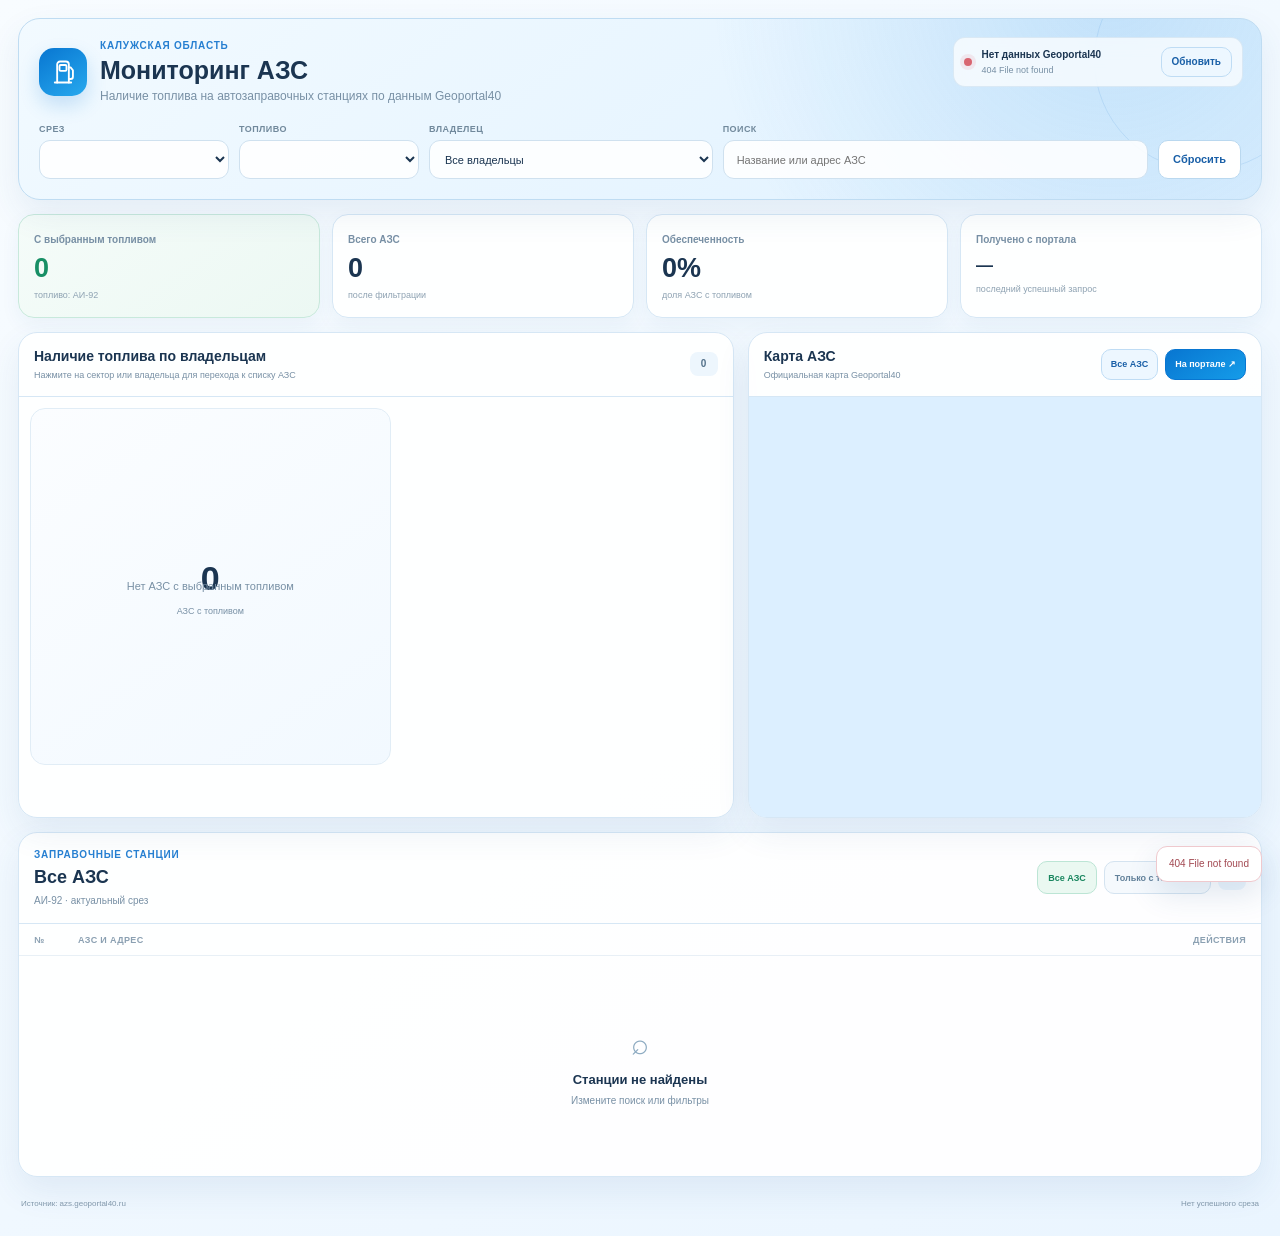
==== static/index.html @ d34cf2e8 "Initial production AZS Geoportal dashboard" ====
<!doctype html>
<html lang="ru">
<head>
  <meta charset="utf-8">
  <meta name="viewport" content="width=device-width,initial-scale=1">
  <title>Мониторинг АЗС — Калужская область</title>
  <meta name="theme-color" content="#edf7ff">
  <link rel="stylesheet" href="/static/styles.css">
</head>
<body>
  <main class="app">
    <section class="hero">
      <div class="hero-main">
        <div class="logo" aria-hidden="true">
          <svg viewBox="0 0 24 24">
            <path d="M7 21V5.5A2.5 2.5 0 0 1 9.5 3h5A2.5 2.5 0 0 1 17 5.5V21"></path>
            <rect x="9" y="6" width="6" height="5" rx="1"></rect>
            <path d="M17 8h1.5l2 2.5V16a2 2 0 0 1-2 2H17"></path>
            <path d="M5 21h14"></path>
          </svg>
        </div>
        <div class="hero-copy">
          <div class="eyebrow">Калужская область</div>
          <h1>Мониторинг АЗС</h1>
          <div class="subtitle">Наличие топлива на автозаправочных станциях по данным Geoportal40</div>
        </div>
      </div>

      <div class="source-state">
        <span class="source-dot" id="sourceDot"></span>
        <div>
          <strong id="sourceState">Подключение к Geoportal40…</strong>
          <small id="sourceMeta">Получаем актуальный срез</small>
        </div>
        <button class="refresh-btn" id="refreshBtn" type="button">Обновить</button>
      </div>

      <div class="filters">
        <label class="field">
          <span>Срез</span>
          <select id="dateFilter"></select>
        </label>
        <label class="field">
          <span>Топливо</span>
          <select id="fuelFilter"></select>
        </label>
        <label class="field">
          <span>Владелец</span>
          <select id="ownerFilter">
            <option value="">Все владельцы</option>
          </select>
        </label>
        <label class="field field-search">
          <span>Поиск</span>
          <input id="searchFilter" type="search" placeholder="Название или адрес АЗС" autocomplete="off">
        </label>
        <button class="reset-btn" id="resetBtn" type="button">Сбросить</button>
      </div>
    </section>

    <section class="kpi-grid">
      <article class="kpi kpi-ok">
        <span>С выбранным топливом</span>
        <strong id="kpiAvailable">0</strong>
        <small id="kpiAvailableNote">из текущего среза</small>
      </article>
      <article class="kpi">
        <span>Всего АЗС</span>
        <strong id="kpiTotal">0</strong>
        <small>после фильтрации</small>
      </article>
      <article class="kpi">
        <span>Обеспеченность</span>
        <strong id="kpiCoverage">0%</strong>
        <small>доля АЗС с топливом</small>
      </article>
      <article class="kpi">
        <span>Получено с портала</span>
        <strong class="kpi-date" id="kpiUpdated">—</strong>
        <small id="kpiUpdatedNote">последний успешный запрос</small>
      </article>
    </section>

    <section class="dashboard-grid">
      <article class="panel overview-panel">
        <header class="panel-head">
          <div>
            <div class="panel-title">Наличие топлива по владельцам</div>
            <div class="panel-sub">Нажмите на сектор или владельца для перехода к списку АЗС</div>
          </div>
          <span class="count-pill" id="ownerCount">0</span>
        </header>
        <div class="overview-body">
          <div class="donut-card">
            <svg id="donut" viewBox="0 0 440 340" role="img" aria-label="Распределение АЗС по владельцам"></svg>
            <div class="donut-center">
              <strong id="donutCenter">0</strong>
              <span>АЗС с топливом</span>
            </div>
            <div class="donut-empty" id="donutEmpty">Нет АЗС с выбранным топливом</div>
          </div>
          <div class="owner-list" id="ownerList"></div>
        </div>
      </article>

      <article class="panel map-panel">
        <header class="panel-head">
          <div>
            <div class="panel-title">Карта АЗС</div>
            <div class="panel-sub" id="mapSubtitle">Официальная карта Geoportal40</div>
          </div>
          <div class="map-actions">
            <button class="map-reset" id="mapReset" type="button">Все АЗС</button>
            <a class="map-external" id="mapExternal" href="https://azs.geoportal40.ru/" target="_blank" rel="noopener noreferrer">На портале ↗</a>
          </div>
        </header>
        <div class="map-selection" id="mapSelection">
          <span class="map-selection-dot"></span>
          <div>
            <strong id="mapSelectionName">АЗС не выбрана</strong>
            <small id="mapSelectionAddress">Нажмите «На карте» в списке</small>
          </div>
        </div>
        <div class="map-frame-wrap">
          <div class="map-loader" id="mapLoader"><span></span><b>Загрузка карты…</b></div>
          <iframe id="mapFrame" src="https://azs.geoportal40.ru/" title="Карта АЗС Калужской области" loading="eager" referrerpolicy="strict-origin-when-cross-origin"></iframe>
        </div>
      </article>
    </section>

    <section class="panel station-panel" id="stationPanel">
      <header class="station-head">
        <div class="station-head-main">
          <button class="back-btn" id="backBtn" type="button" aria-label="Вернуться к владельцам">←</button>
          <div>
            <div class="eyebrow">Заправочные станции</div>
            <div class="station-title" id="stationTitle">Все АЗС</div>
            <div class="station-subtitle" id="stationSubtitle">Адреса и наличие выбранного топлива</div>
          </div>
        </div>
        <div class="station-controls">
          <button class="mode-btn active" id="modeAll" type="button">Все АЗС</button>
          <button class="mode-btn" id="modeAvailable" type="button">Только с топливом</button>
          <span class="count-pill" id="visibleCount">0</span>
        </div>
      </header>
      <div class="station-columns">
        <span>№</span><span>АЗС и адрес</span><span>Действия</span>
      </div>
      <div class="station-loading" id="stationLoading">Получаем данные…</div>
      <div class="station-list" id="stationList"></div>
      <div class="empty-state" id="emptyState">
        <div class="empty-icon">⌕</div>
        <strong>Станции не найдены</strong>
        <span>Измените поиск или фильтры</span>
      </div>
    </section>

    <footer class="footer">
      <span>Источник: azs.geoportal40.ru</span>
      <span id="footerState">Архив истории ведётся локально приложением</span>
    </footer>
  </main>

  <div class="toast" id="toast" role="status"></div>
  <script src="/static/app.js" defer></script>
</body>
</html>
---- static/styles.css ----
:root{
  --bg:#eef7ff;--panel:#fff;--line:#d6e7f5;--text:#1b3551;--muted:#7890a5;
  --blue:#267fd1;--blue-dark:#195fa7;--blue-soft:#e4f2ff;--ok:#20a06f;
  --bad:#a4b5c3;--danger:#df6f79;--unknown:#dce5ee;--shadow:0 14px 34px rgba(39,91,139,.09);
}
*{box-sizing:border-box}
html,body{margin:0;min-height:100%;background:linear-gradient(145deg,#f8fcff,#eaf5ff);color:var(--text);font:13px/1.4 Inter,Arial,sans-serif}
button,input,select{font:inherit}
button,a{-webkit-tap-highlight-color:transparent}
.app{max-width:1720px;margin:0 auto;padding:18px}
.hero{position:relative;overflow:hidden;padding:20px;border:1px solid #bfdcf2;border-radius:22px;background:radial-gradient(circle at 88% -20%,rgba(70,160,233,.22),transparent 36%),linear-gradient(145deg,#f2faff,#dff1ff);box-shadow:var(--shadow)}
.hero:after{content:"";position:absolute;right:-55px;top:-70px;width:220px;height:220px;border:1px solid rgba(38,127,209,.13);border-radius:50%;pointer-events:none}
.hero-main{display:flex;align-items:center;gap:13px}
.logo{display:grid;place-items:center;flex:0 0 48px;width:48px;height:48px;border-radius:15px;background:linear-gradient(145deg,#0876d1,#27a9ee);color:#fff;box-shadow:0 9px 20px rgba(8,118,209,.2)}
.logo svg{width:28px;height:28px;fill:none;stroke:currentColor;stroke-width:1.6;stroke-linecap:round;stroke-linejoin:round}
.hero-copy{min-width:0}.eyebrow{color:var(--blue);font-size:10px;font-weight:800;letter-spacing:.08em;text-transform:uppercase}
h1{margin:3px 0;font-size:25px;line-height:1.15}.subtitle{color:var(--muted);font-size:12px}
.source-state{position:absolute;z-index:2;right:18px;top:18px;display:grid;grid-template-columns:9px minmax(170px,1fr) auto;align-items:center;gap:9px;max-width:520px;padding:9px 10px;border:1px solid rgba(75,137,184,.14);border-radius:12px;background:rgba(255,255,255,.72);backdrop-filter:blur(10px)}
.source-state strong,.source-state small{display:block}.source-state strong{font-size:10px}.source-state small{margin-top:2px;color:var(--muted);font-size:9px}
.source-dot{width:8px;height:8px;border-radius:50%;background:#d6a23b;box-shadow:0 0 0 4px rgba(214,162,59,.12)}
.source-dot.ok{background:var(--ok);box-shadow:0 0 0 4px rgba(32,160,111,.12)}
.source-dot.bad{background:#d86570;box-shadow:0 0 0 4px rgba(216,101,112,.12)}
.refresh-btn,.reset-btn,.mode-btn,.map-reset,.map-external,.back-btn,.station-action{appearance:none;border-radius:10px;cursor:pointer;font-weight:750;text-decoration:none;transition:.18s ease}
.refresh-btn{height:30px;padding:0 10px;border:1px solid #bfdcf4;background:#edf7ff;color:var(--blue-dark);font-size:10px}
.refresh-btn:hover{background:#dfefff}
.refresh-btn:disabled{opacity:.55;cursor:wait}
.filters{position:relative;z-index:1;display:grid;grid-template-columns:190px 180px minmax(200px,.8fr) minmax(260px,1.2fr) auto;gap:10px;margin-top:18px}
.field{display:flex;flex-direction:column;gap:5px}.field>span{color:#71899c;font-size:9px;font-weight:800;letter-spacing:.05em;text-transform:uppercase}
.field select,.field input{width:100%;height:39px;padding:0 11px;outline:none;border:1px solid #cfe1ef;border-radius:11px;background:rgba(255,255,255,.88);color:var(--text);font-size:11px}
.field input{padding-left:13px}.field select:focus,.field input:focus{border-color:#75b2e4;box-shadow:0 0 0 3px rgba(38,127,209,.08)}
.reset-btn{align-self:end;height:39px;padding:0 14px;border:1px solid #bad8ef;background:#fff;color:var(--blue-dark);font-size:11px}
.kpi-grid{display:grid;grid-template-columns:repeat(4,minmax(170px,1fr));gap:12px;margin:14px 0}
.kpi{padding:15px;border:1px solid var(--line);border-radius:16px;background:rgba(255,255,255,.94);box-shadow:0 7px 20px rgba(39,91,139,.055)}
.kpi>span{color:var(--muted);font-size:10px;font-weight:700}.kpi>strong{display:block;margin-top:6px;font-size:27px;line-height:1.1;font-weight:850}.kpi>small{display:block;margin-top:5px;color:#8ea2b2;font-size:9px}
.kpi-ok{border-color:#c8e9dc;background:linear-gradient(145deg,#f5fcf9,#ecf8f3)}.kpi-ok>strong{color:#178f65}.kpi .kpi-date{font-size:17px;line-height:1.4}
.dashboard-grid{display:grid;grid-template-columns:minmax(600px,1.28fr) minmax(430px,.92fr);gap:14px}
.panel{min-width:0;overflow:hidden;border:1px solid var(--line);border-radius:19px;background:rgba(255,255,255,.94);box-shadow:var(--shadow)}
.panel-head{display:flex;align-items:center;justify-content:space-between;gap:12px;padding:14px 15px;border-bottom:1px solid var(--line)}
.panel-title{font-size:14px;font-weight:850}.panel-sub{margin-top:3px;color:var(--muted);font-size:9px}.count-pill{display:inline-flex;align-items:center;justify-content:center;min-width:28px;height:24px;padding:0 8px;border-radius:8px;background:#edf6fd;color:#53718a;font-size:10px;font-weight:800}
.overview-body{display:grid;grid-template-columns:minmax(340px,1fr) 320px;gap:11px;padding:11px}
.donut-card{position:relative;min-height:355px;border:1px solid #e1edf6;border-radius:15px;background:linear-gradient(145deg,#fbfdff,#f2f9ff)}
.donut-card svg{display:block;width:100%;height:355px}.donut-center{position:absolute;inset:0;display:flex;align-items:center;justify-content:center;flex-direction:column;pointer-events:none}.donut-center strong{font-size:34px}.donut-center span{margin-top:3px;color:var(--muted);font-size:9px}
.donut-empty{position:absolute;inset:0;display:none;align-items:center;justify-content:center;color:var(--muted);font-size:11px}.donut-empty.show{display:flex}
.owner-list{display:flex;flex-direction:column;gap:7px;max-height:355px;overflow:auto;padding-right:2px;scrollbar-width:thin;scrollbar-color:#c3d8e9 transparent}
.owner-row{display:grid;grid-template-columns:9px minmax(0,1fr) auto;align-items:center;gap:9px;width:100%;min-height:50px;padding:9px;border:1px solid #e3edf5;border-radius:11px;background:#fbfdff;color:inherit;text-align:left;cursor:pointer}
.owner-row:hover,.owner-row.active{border-color:#b7d7ee;background:#eef8ff}.owner-dot{width:8px;height:8px;border-radius:3px}.owner-name{display:block;overflow:hidden;font-size:10px;font-weight:800;text-overflow:ellipsis;white-space:nowrap}.owner-meta{display:block;margin-top:3px;color:var(--muted);font-size:8px}.owner-val{font-size:10px;font-weight:850}
.map-actions{display:flex;gap:7px}.map-reset,.map-external{display:inline-flex;align-items:center;justify-content:center;height:31px;padding:0 9px;font-size:9px}.map-reset{border:1px solid #bfdcf4;background:#edf7ff;color:var(--blue-dark)}.map-external{border:1px solid #0876d1;background:linear-gradient(145deg,#0876d1,#159ce9);color:#fff}
.map-selection{display:none;align-items:center;gap:9px;min-height:48px;padding:8px 14px;border-bottom:1px solid var(--line);background:#f7fbff}.map-selection.show{display:flex}.map-selection-dot{flex:0 0 8px;width:8px;height:8px;border-radius:50%;background:var(--ok);box-shadow:0 0 0 5px rgba(32,160,111,.12)}.map-selection strong,.map-selection small{display:block}.map-selection strong{font-size:11px}.map-selection small{margin-top:2px;color:var(--muted);font-size:9px}
.map-frame-wrap{position:relative;height:420px;background:#dcefff}.map-frame-wrap iframe{position:absolute;inset:0;width:100%;height:100%;border:0;background:#dcefff}
.map-loader{position:absolute;z-index:2;inset:0;display:flex;align-items:center;justify-content:center;gap:9px;background:linear-gradient(180deg,#e8f6ff,#dcefff);color:#517892;pointer-events:none;transition:.2s}.map-loader.hidden{opacity:0;visibility:hidden}.map-loader span{width:17px;height:17px;border:2px solid rgba(8,118,209,.18);border-top-color:#0876d1;border-radius:50%;animation:spin .8s linear infinite}.map-loader b{font-size:10px}@keyframes spin{to{transform:rotate(360deg)}}
.station-panel{margin-top:14px}.station-head{display:flex;align-items:center;justify-content:space-between;gap:12px;padding:15px;border-bottom:1px solid var(--line)}
.station-head-main{display:flex;align-items:center;min-width:0;gap:11px}.station-title{margin-top:3px;font-size:18px;font-weight:850}.station-subtitle{margin-top:4px;color:var(--muted);font-size:10px}
.back-btn{display:none;align-items:center;justify-content:center;flex:0 0 36px;width:36px;height:36px;padding:0;border:1px solid #c9dff2;background:#fff;color:var(--blue-dark);font-size:20px}.station-panel.drilled .back-btn{display:inline-flex}.back-btn:hover{background:#eaf5ff;transform:translateX(-2px)}
.station-controls{display:flex;align-items:center;gap:7px}.mode-btn{height:33px;padding:0 10px;border:1px solid #d4e3f0;background:#f5f9fd;color:#62819a;font-size:9px}.mode-btn.active{border-color:#bce5d5;background:#eaf8f1;color:#19865f}
.station-columns{display:grid;grid-template-columns:34px minmax(0,1fr) 210px;gap:10px;padding:10px 15px 8px;border-bottom:1px solid rgba(44,108,167,.1);color:#8ba0b2;font-size:9px;font-weight:800;letter-spacing:.04em;text-transform:uppercase}.station-columns span:last-child{text-align:right}
.station-loading{padding:24px;text-align:center;color:var(--blue);font-size:10px}.station-loading.hidden{display:none}
.station-list{display:flex;flex-direction:column;gap:9px;max-height:760px;padding:11px;overflow:auto;scrollbar-width:thin;scrollbar-color:#c3d8e9 transparent}
.station-item{position:relative;display:grid;grid-template-columns:34px minmax(0,1fr) 210px;align-items:center;gap:10px;min-height:78px;padding:11px;overflow:hidden;border:1px solid #dfeaf4;border-radius:13px;background:#fff}
.station-item:before{content:"";position:absolute;left:0;top:0;bottom:0;width:3px;background:var(--ok)}.station-item.unavailable:before{background:var(--bad)}.station-item:hover{border-color:#bcd9ef;box-shadow:0 4px 12px rgba(39,91,139,.05)}
.station-index{display:grid;place-items:center;width:29px;height:29px;border-radius:8px;background:var(--blue-soft);color:var(--blue-dark);font-size:10px;font-weight:800}.station-item.unavailable .station-index{background:#edf2f6;color:#879aaa}
.station-main{min-width:0}.station-name{font-size:12px;font-weight:850;overflow-wrap:anywhere}.station-address{margin-top:3px;color:#708ba1;font-size:10px;overflow-wrap:anywhere}.station-update{margin-top:4px;color:#95a8b8;font-size:8px}
.station-actions{display:flex;align-items:center;justify-content:flex-end;gap:6px}.station-action{height:31px;padding:0 9px;border:1px solid #bfdcf4;background:#edf7ff;color:var(--blue-dark);font-size:9px}.station-action.history-open{border-color:#bce5d5;background:#eaf8f1;color:#19865f}
.history{grid-column:2/-1;display:none;width:100%;padding-top:11px;border-top:1px solid #e5eef6}.history.show{display:block}.history-head{display:flex;align-items:center;justify-content:space-between;gap:10px;margin-bottom:9px}.history-head strong{font-size:10px}.history-head span{color:var(--muted);font-size:8px}
.history-loading{color:var(--muted);font-size:9px}.history-scroll{overflow-x:auto;padding:2px 1px 5px;scrollbar-width:thin;scrollbar-color:#bfd4e6 transparent}.history-grid{display:grid;grid-template-columns:repeat(30,minmax(14px,1fr));gap:3px;min-width:610px}.history-cell{height:20px;border:0;border-radius:4px;background:var(--unknown);cursor:pointer}.history-cell.present{background:#25a778}.history-cell.absent{background:#e47a83}.history-cell:hover{box-shadow:inset 0 0 0 2px rgba(27,53,81,.4)}.history-labels{display:grid;grid-template-columns:repeat(30,minmax(14px,1fr));gap:3px;min-width:610px;margin-top:3px}.history-labels span{text-align:center;color:#8a9eaf;font-size:7px}.history-legend{display:flex;flex-wrap:wrap;gap:11px;margin-top:7px;color:var(--muted);font-size:8px}.legend-item{display:inline-flex;align-items:center;gap:4px}.legend-dot{width:6px;height:6px;border-radius:50%;background:var(--unknown)}.legend-dot.present{background:#25a778}.legend-dot.absent{background:#e47a83}.history-note{margin-top:7px;min-height:28px;padding:7px 8px;border-radius:7px;background:#f1f7fc;color:var(--muted);font-size:8px}
.empty-state{display:none;min-height:220px;padding:40px 20px;align-items:center;justify-content:center;flex-direction:column;text-align:center}.empty-state.show{display:flex}.empty-icon{margin-bottom:6px;color:#8caac1;font-size:30px}.empty-state strong{font-size:13px}.empty-state span{margin-top:5px;color:var(--muted);font-size:10px}
.footer{display:flex;justify-content:space-between;gap:15px;margin-top:12px;padding:9px 3px;color:#8097aa;font-size:8px}
.toast{position:fixed;z-index:100;right:18px;bottom:18px;max-width:360px;padding:10px 12px;border:1px solid #cfe1ef;border-radius:11px;background:#fff;color:var(--text);box-shadow:0 12px 30px rgba(39,91,139,.14);font-size:10px;opacity:0;visibility:hidden;transform:translateY(8px);transition:.2s}.toast.show{opacity:1;visibility:visible;transform:translateY(0)}.toast.error{border-color:#efc9ce;color:#a24851}
@media(max-width:1180px){.source-state{position:static;margin-top:14px;max-width:none}.filters{grid-template-columns:repeat(2,minmax(0,1fr))}.reset-btn{width:100%}.dashboard-grid{grid-template-columns:1fr}.overview-body{grid-template-columns:minmax(340px,1fr) 320px}.kpi-grid{grid-template-columns:repeat(2,1fr)}}
@media(max-width:720px){.app{padding:9px}.hero{padding:14px}.filters{grid-template-columns:1fr}.kpi-grid{grid-template-columns:1fr 1fr}.overview-body{grid-template-columns:1fr}.owner-list{max-height:235px}.map-frame-wrap{height:360px}.station-head{align-items:flex-start;flex-direction:column}.station-controls{width:100%;flex-wrap:wrap}.station-columns,.station-item{grid-template-columns:30px minmax(0,1fr)}.station-columns span:last-child{display:none}.station-actions{grid-column:2;justify-content:flex-start}.history{grid-column:2}.footer{flex-direction:column}}
@media(max-width:480px){.kpi-grid{grid-template-columns:1fr}.source-state{grid-template-columns:9px 1fr}.refresh-btn{grid-column:2}.map-actions .map-reset{display:none}}
@media(prefers-reduced-motion:reduce){*{scroll-behavior:auto!important;animation:none!important;transition:none!important}}
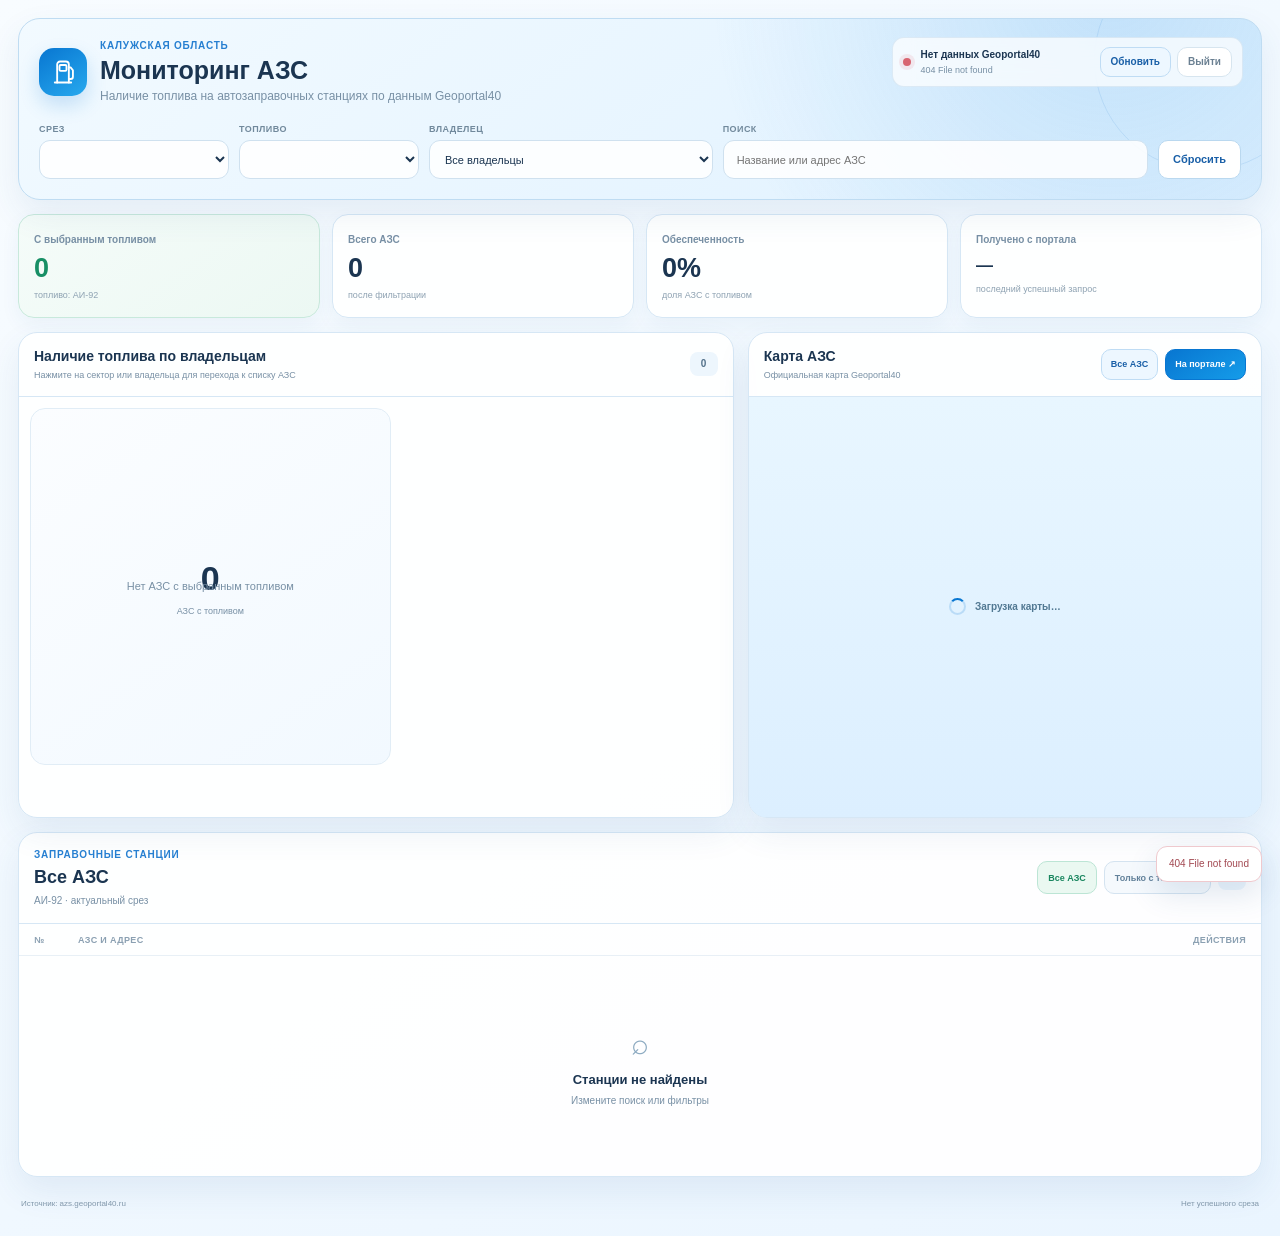
==== commit f63f593d: "Add password and Telegram 2FA with brute-force protection" ====
--- a/static/index.html
+++ b/static/index.html
@@ -32,7 +32,7 @@
           <strong id="sourceState">Подключение к Geoportal40…</strong>
           <small id="sourceMeta">Получаем актуальный срез</small>
         </div>
-        <button class="refresh-btn" id="refreshBtn" type="button">Обновить</button>
+        <div class="source-actions"><button class="refresh-btn" id="refreshBtn" type="button">Обновить</button><button class="logout-btn" id="logoutBtn" type="button">Выйти</button></div>
       </div>
 
       <div class="filters">
--- a/static/styles.css
+++ b/static/styles.css
@@ -69,3 +69,75 @@
 @media(max-width:720px){.app{padding:9px}.hero{padding:14px}.filters{grid-template-columns:1fr}.kpi-grid{grid-template-columns:1fr 1fr}.overview-body{grid-template-columns:1fr}.owner-list{max-height:235px}.map-frame-wrap{height:360px}.station-head{align-items:flex-start;flex-direction:column}.station-controls{width:100%;flex-wrap:wrap}.station-columns,.station-item{grid-template-columns:30px minmax(0,1fr)}.station-columns span:last-child{display:none}.station-actions{grid-column:2;justify-content:flex-start}.history{grid-column:2}.footer{flex-direction:column}}
 @media(max-width:480px){.kpi-grid{grid-template-columns:1fr}.source-state{grid-template-columns:9px 1fr}.refresh-btn{grid-column:2}.map-actions .map-reset{display:none}}
 @media(prefers-reduced-motion:reduce){*{scroll-behavior:auto!important;animation:none!important;transition:none!important}}
+
+/* ===== Mobile compact production layout v2 ===== */
+@media(max-width:720px){
+  html,body{font-size:12px}
+  .app{padding:6px}
+  .hero{padding:11px;border-radius:17px}
+  .hero-main{gap:10px}
+  .logo{flex-basis:42px;width:42px;height:42px;border-radius:13px}
+  .logo svg{width:24px;height:24px}
+  h1{margin:2px 0;font-size:22px;line-height:1.08}
+  .subtitle{font-size:10px;line-height:1.35}
+  .hero-copy .eyebrow{font-size:8px}
+  .source-state{grid-template-columns:8px minmax(0,1fr) auto;margin-top:10px;padding:8px 9px;border-radius:11px}
+  .source-state strong{font-size:9px}.source-state small{font-size:8px}
+  .refresh-btn{height:28px;padding:0 9px;font-size:9px}
+  .filters{grid-template-columns:1fr 1fr;gap:8px;margin-top:11px}
+  .field{gap:3px}
+  .field>span{font-size:8px}
+  .field select,.field input{height:35px;padding:0 9px;border-radius:10px;font-size:10px}
+  .field-search{grid-column:1/-1}
+  .filters .field:nth-child(3){grid-column:1/-1}
+  .reset-btn{grid-column:1/-1;height:34px;font-size:9px}
+  .kpi-grid{grid-template-columns:repeat(2,minmax(0,1fr));gap:7px;margin:8px 0}
+  .kpi{min-height:90px;padding:10px;border-radius:13px}
+  .kpi>span{font-size:8px}.kpi>strong{margin-top:4px;font-size:23px}.kpi>small{margin-top:4px;font-size:7px}
+  .kpi .kpi-date{font-size:12px;line-height:1.3;overflow-wrap:anywhere}
+  .dashboard-grid{gap:8px}
+  .panel{border-radius:15px}
+  .panel-head{padding:10px 11px}
+  .panel-title{font-size:12px}.panel-sub{font-size:8px}
+  .overview-body{grid-template-columns:1fr;gap:8px;padding:8px}
+  .donut-card{min-height:270px;border-radius:12px}
+  .donut-card svg{height:270px}
+  .donut-center strong{font-size:28px}.donut-center span{font-size:8px}
+  .owner-list{max-height:220px;gap:5px}
+  .owner-row{min-height:44px;padding:7px 8px;border-radius:10px}
+  .owner-name{font-size:9px}.owner-meta{font-size:7px}.owner-val{font-size:9px}
+  .map-frame-wrap{height:310px}
+  .map-actions{gap:5px}.map-reset,.map-external{height:28px;padding:0 8px;font-size:8px}
+  .station-panel{margin-top:8px}
+  .station-head{padding:10px;gap:8px}
+  .station-title{font-size:15px}.station-subtitle{font-size:8px}
+  .station-controls{gap:5px}
+  .mode-btn{height:30px;padding:0 8px;font-size:8px}
+  .station-list{gap:7px;padding:8px;max-height:none}
+  .station-item{min-height:72px;padding:9px}
+  .station-name{font-size:11px}.station-address{font-size:9px}.station-update{font-size:7px}
+  .station-action{height:29px;padding:0 8px;font-size:8px}
+}
+@media(max-width:480px){
+  .app{padding:5px}
+  .hero{padding:10px}
+  .source-state{grid-template-columns:8px minmax(0,1fr) auto}
+  .refresh-btn{grid-column:auto}
+  .kpi-grid{grid-template-columns:repeat(2,minmax(0,1fr))}
+  .kpi{min-height:84px;padding:9px}
+  .kpi>strong{font-size:22px}
+  .kpi .kpi-date{font-size:11px}
+  .filters{grid-template-columns:1fr 1fr}
+  .filters .field:nth-child(1),.filters .field:nth-child(2){grid-column:auto}
+  .filters .field:nth-child(3),.field-search,.reset-btn{grid-column:1/-1}
+  .map-frame-wrap{height:285px}
+}
+
+/* ===== Authentication controls ===== */
+.source-actions{display:flex;gap:6px;align-items:center}
+.logout-btn{height:30px;padding:0 10px;border:1px solid #d7e5ef;border-radius:10px;background:#fff;color:#6b8092;font-size:10px;font-weight:750;cursor:pointer}
+.logout-btn:hover{border-color:#efc9ce;background:#fff7f8;color:#a24851}
+@media(max-width:720px){
+  .source-actions{gap:4px}
+  .logout-btn{height:28px;padding:0 8px;font-size:8px}
+}
